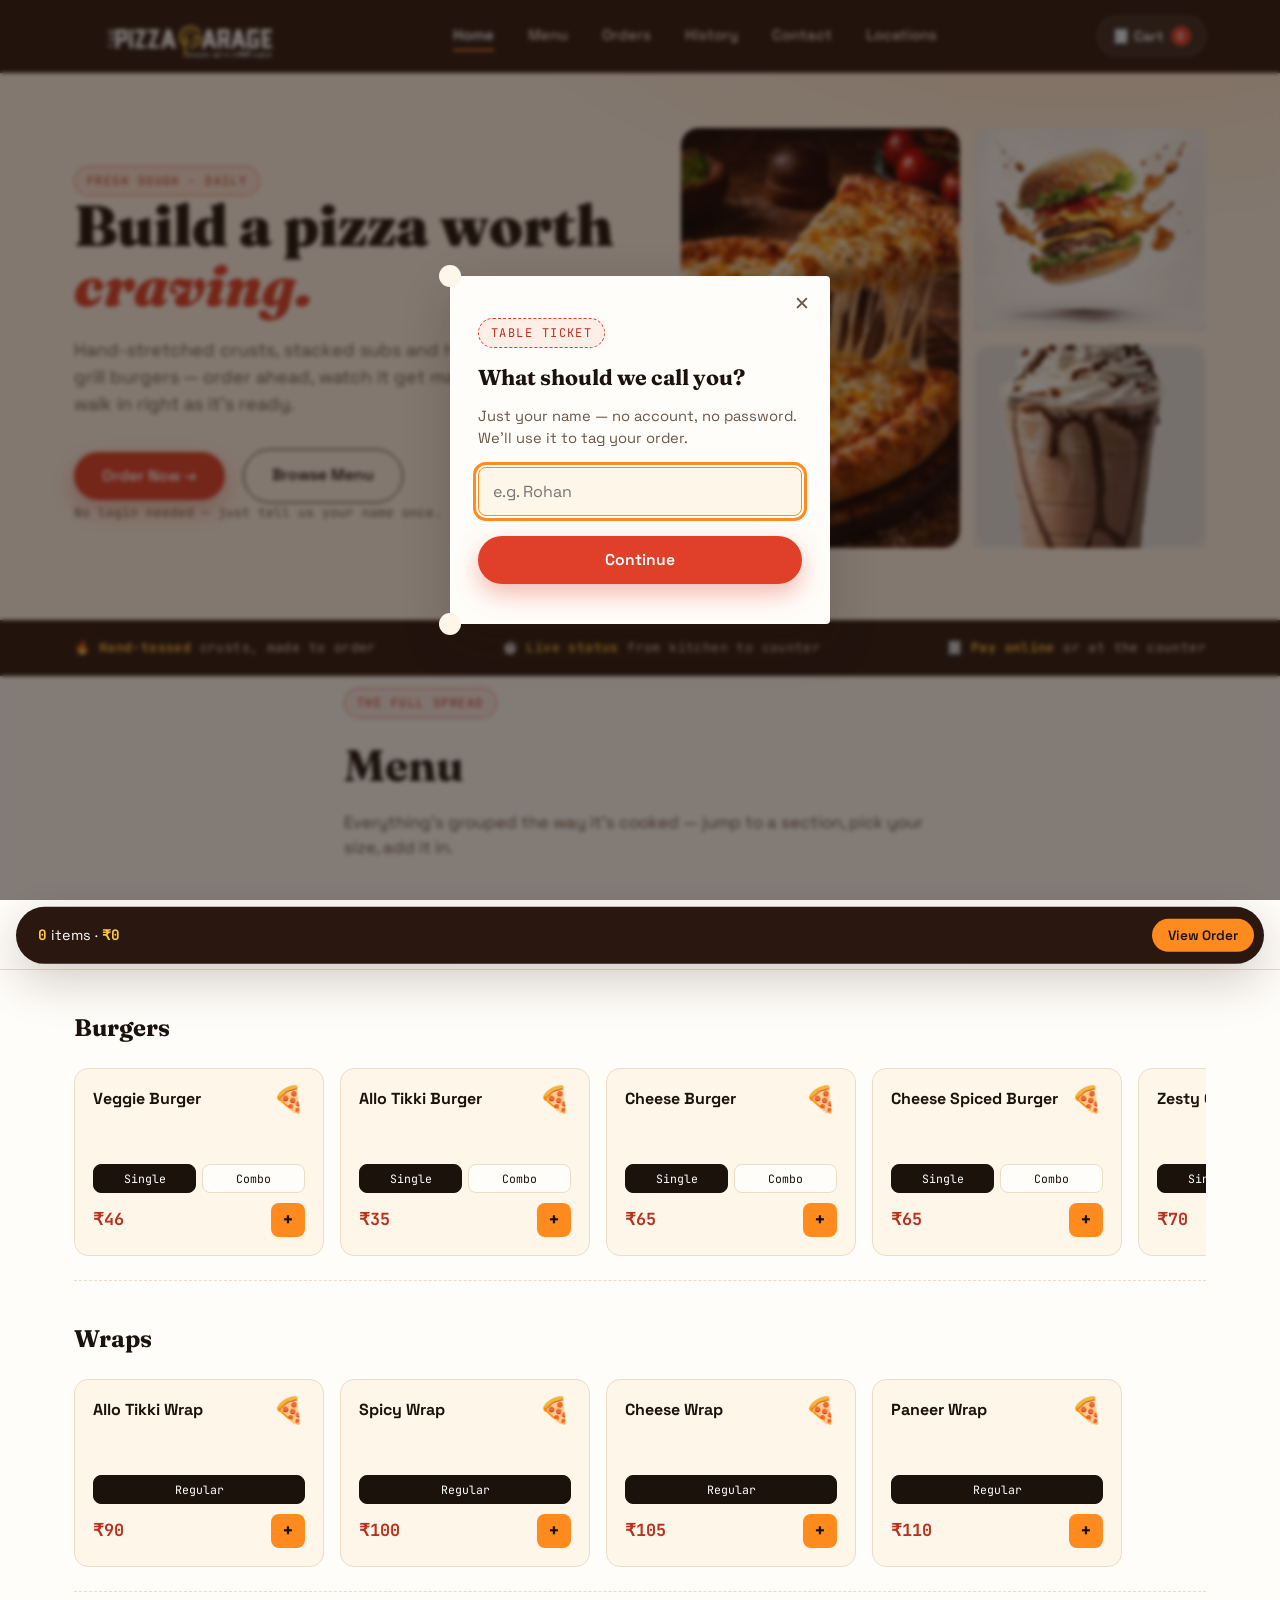
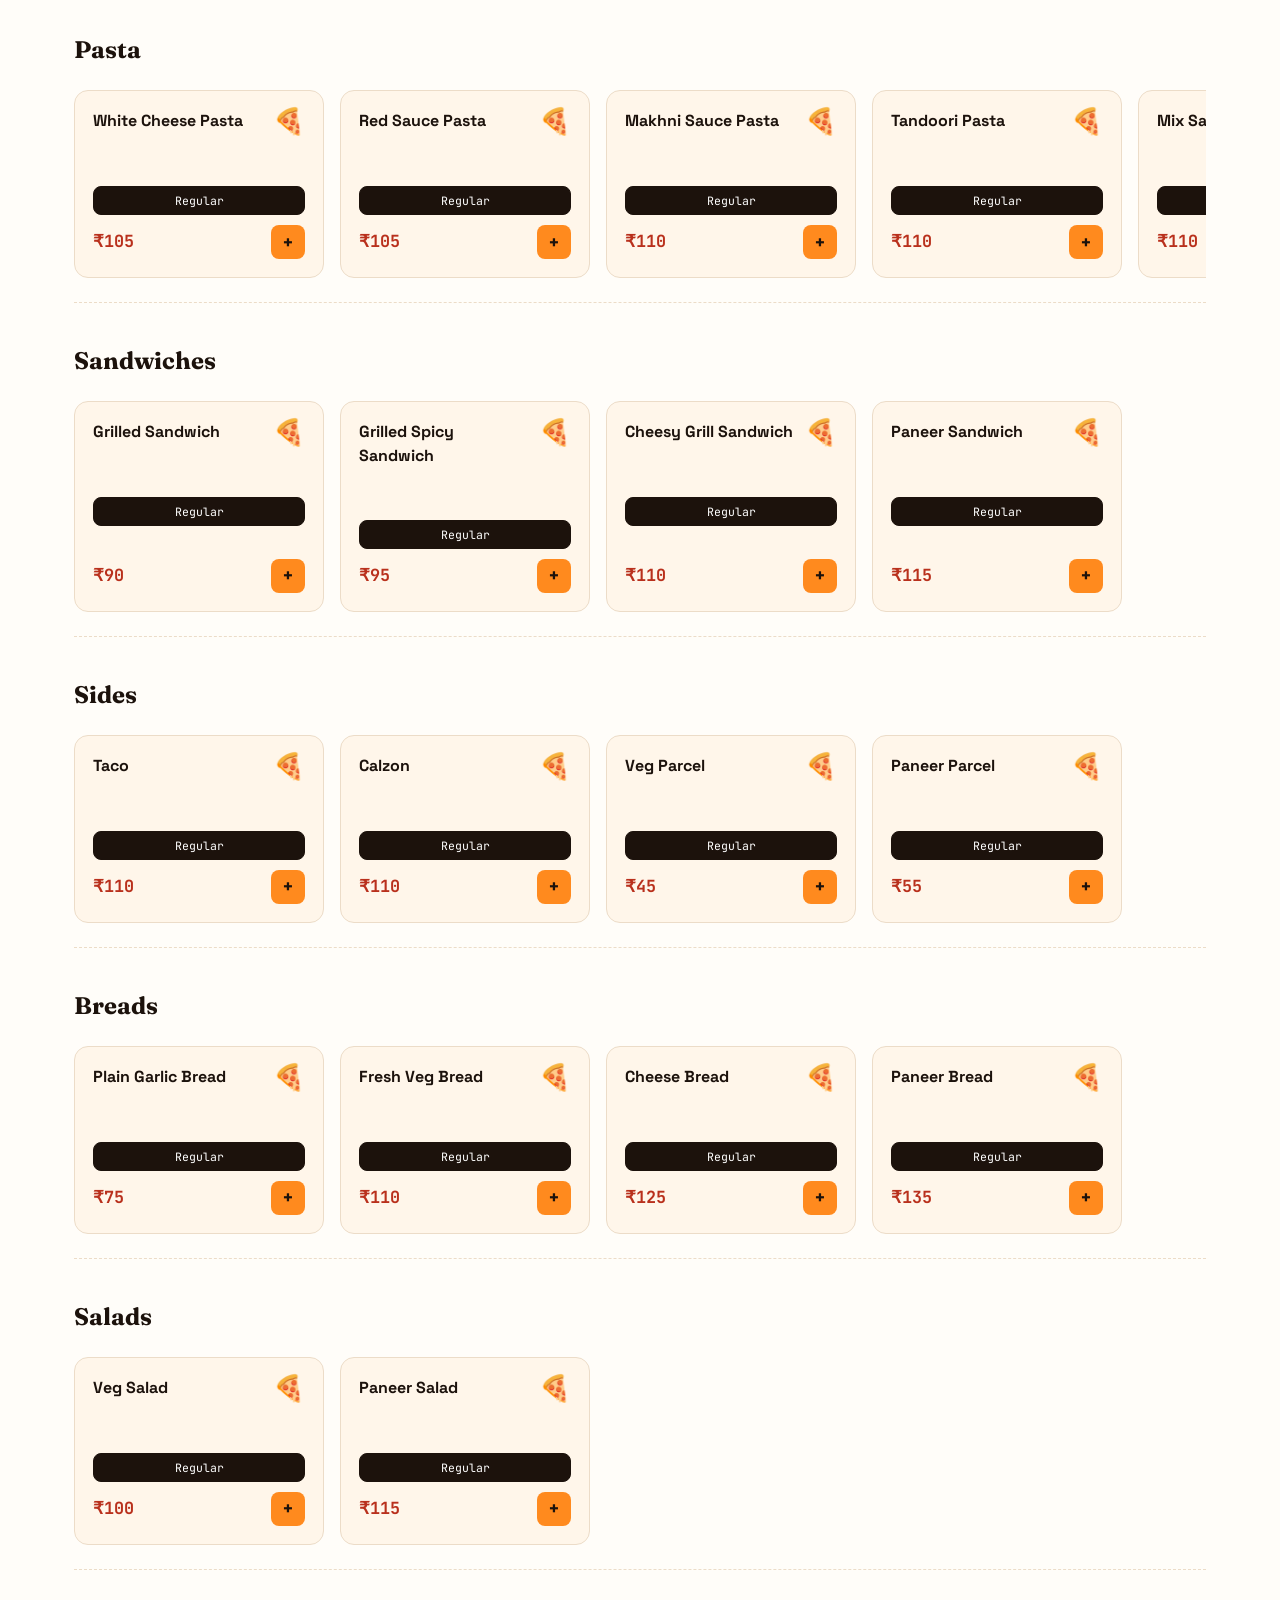
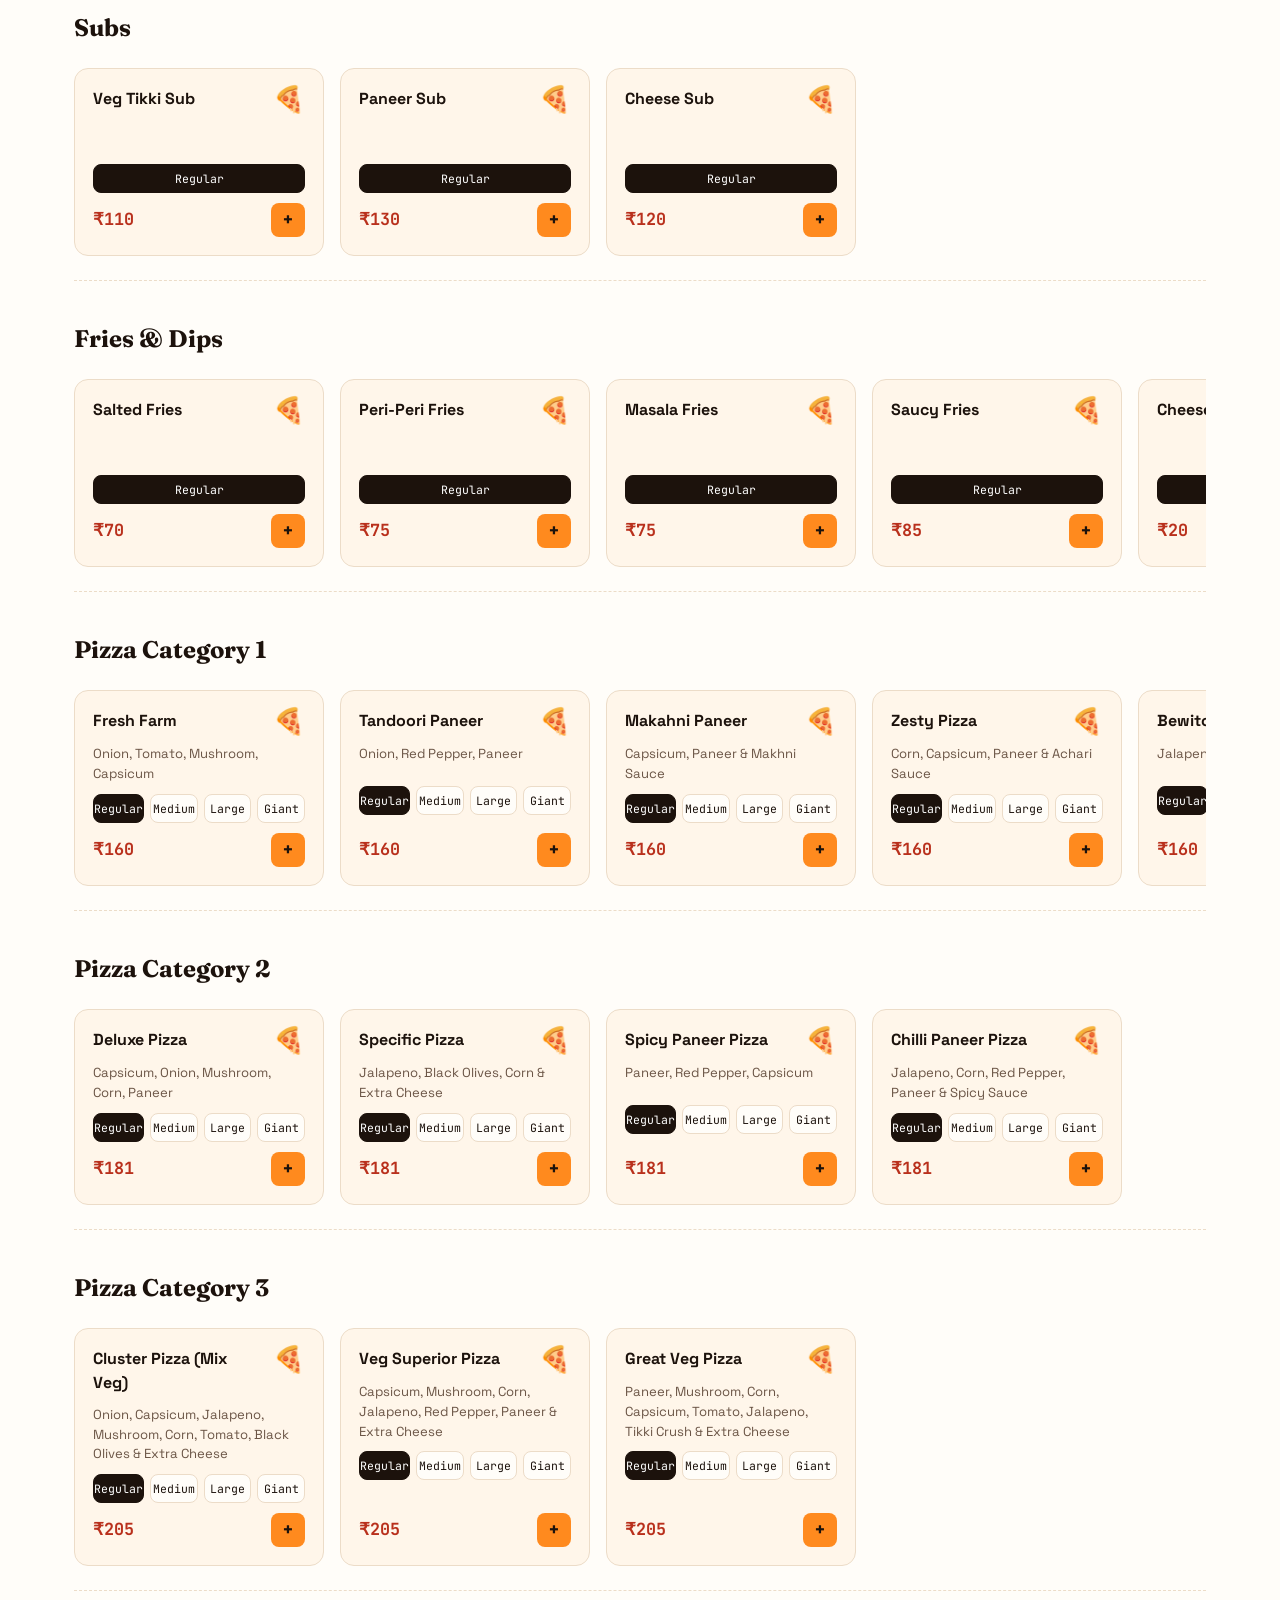
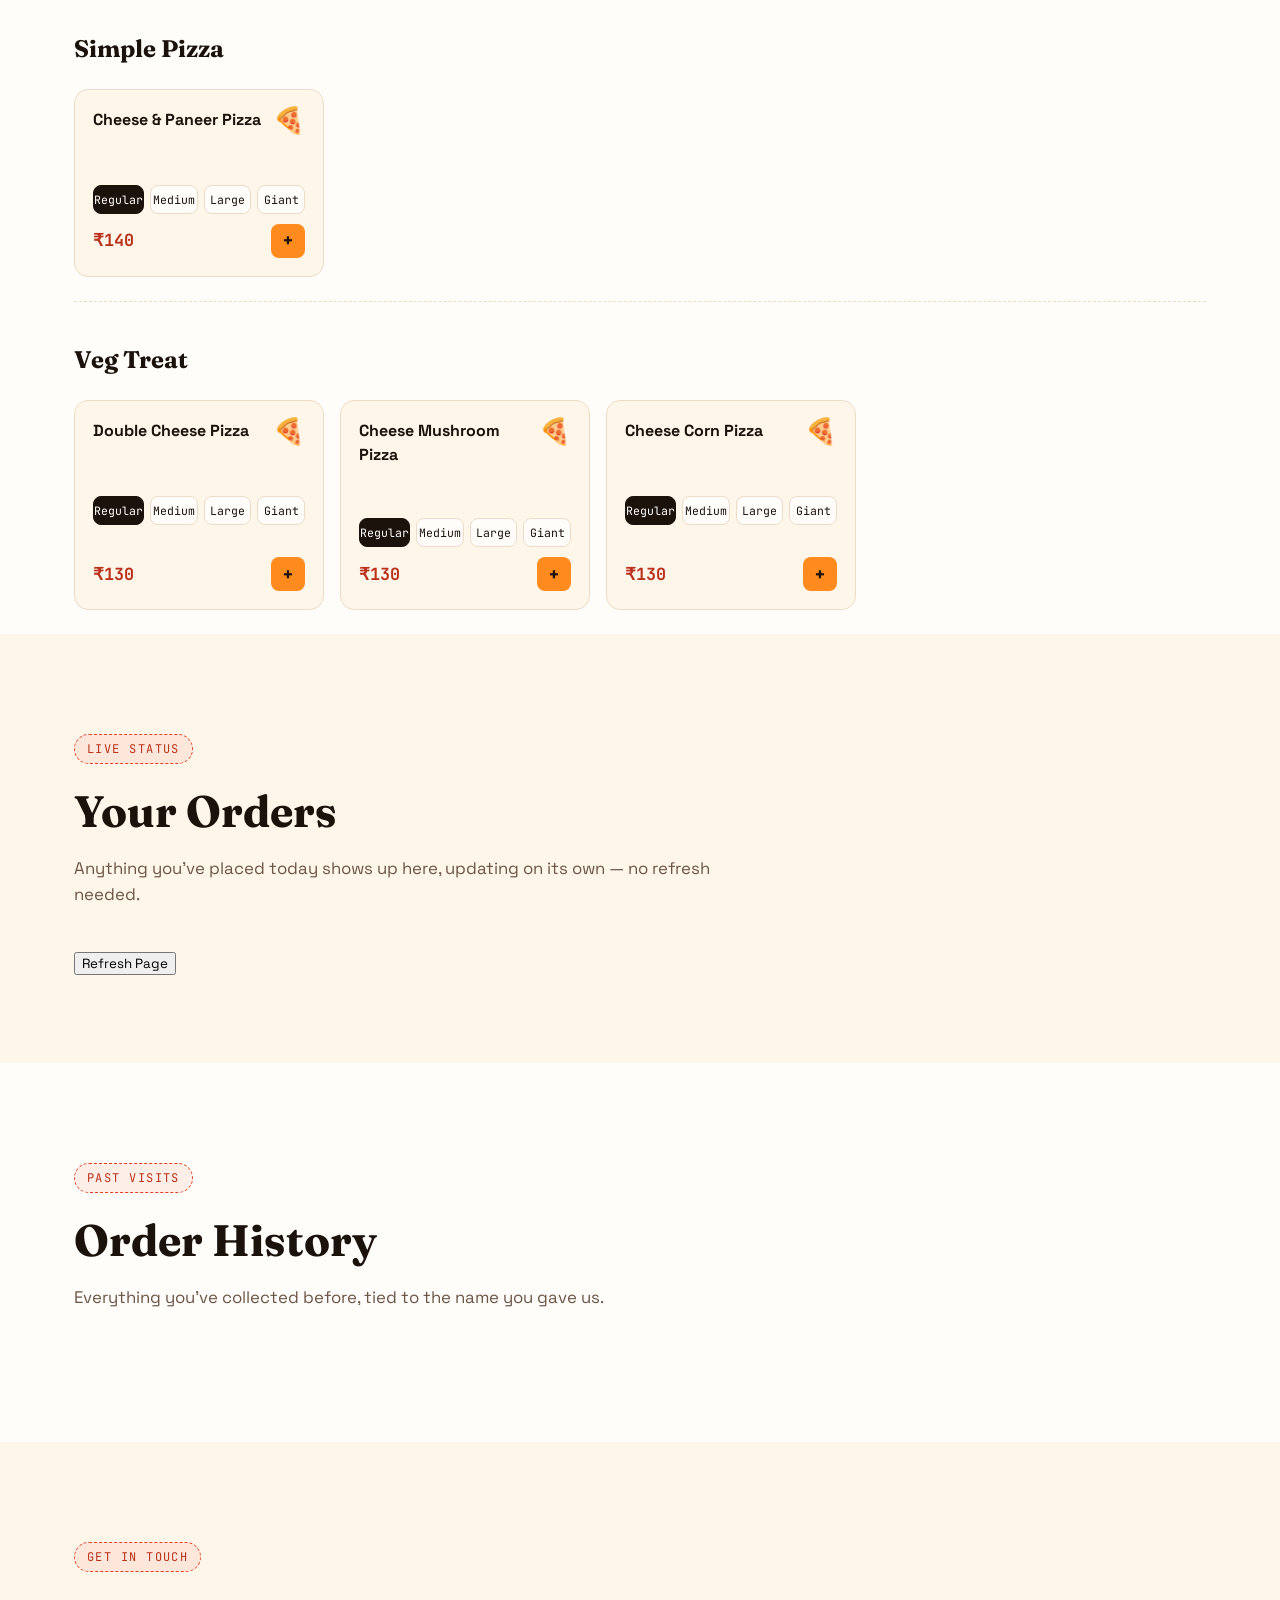
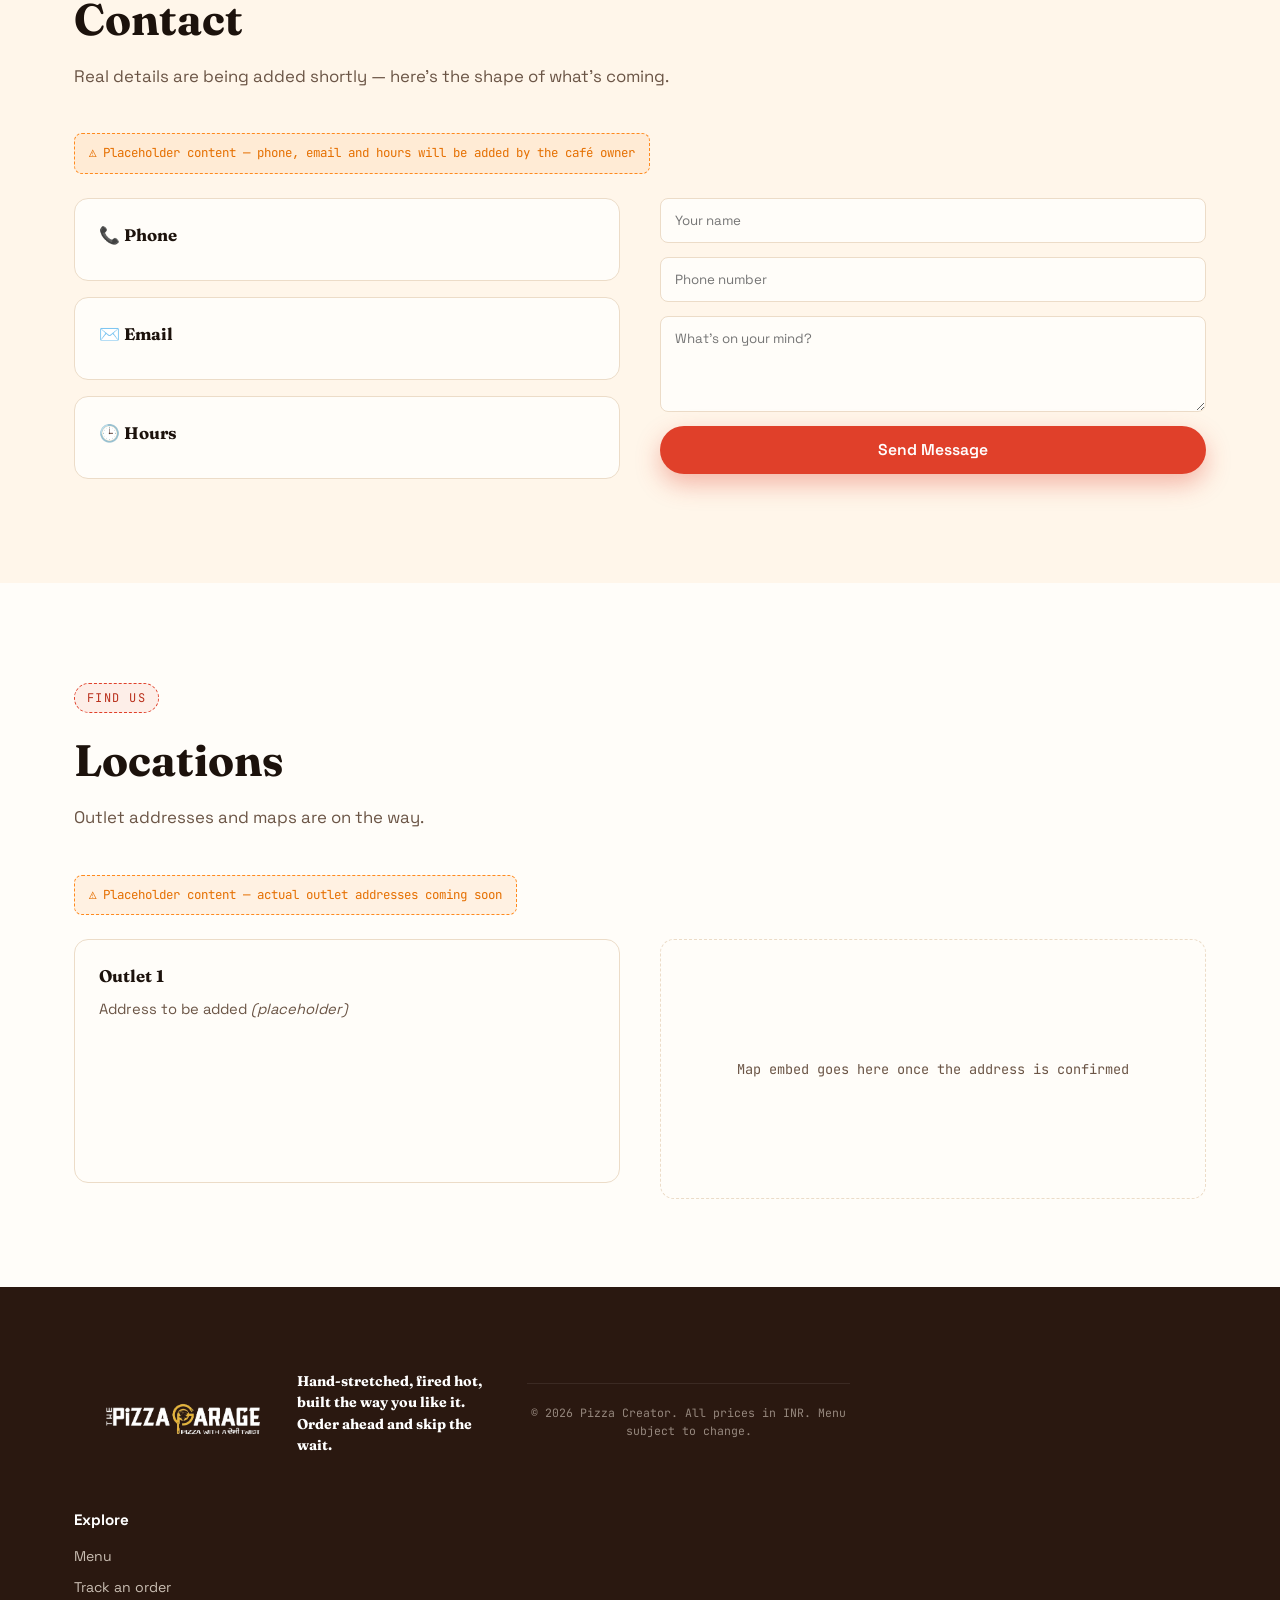
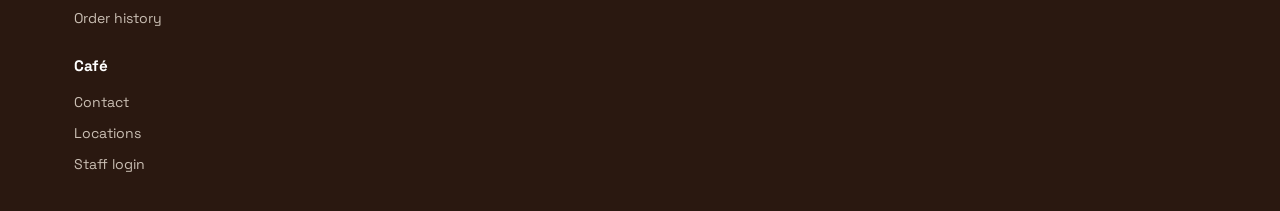
==== index.html @ 21b20ed8 "intial commit" ====
<!DOCTYPE html>
<html lang="en">
<head>
<meta charset="UTF-8">
<meta name="viewport" content="width=device-width, initial-scale=1.0">
<title>Pizza Garage </title>
<meta name="description" content="Pizza Garage — order pizzas, burgers, subs and more. Order online, track it live, collect fresh.">
<link rel="stylesheet" href="css/style.css">
</head>
<body>

<!-- ============================= NAVBAR ============================= -->
<header class="navbar">
  <div class="container">
    <a href="#home" class="brand">
      <span class="img"><img src="assets/logo.png" alt="logo"></span>
    </a>
    <nav class="nav-links" id="navLinks">
      <a href="#home" class="active">Home</a>
      <a href="#menu">Menu</a>
      <a href="#orders">Orders</a>
      <a href="#history">History</a>
      <a href="#contact">Contact</a>
      <a href="#locations">Locations</a>
    </nav>
    <button class="nav-cart desktop-only" id="navCartBtn" aria-label="Open cart">
      🧾 Cart <span class="count" id="navCartCount">0</span>
    </button>
    <button class="hamburger" id="hamburgerBtn" aria-label="Toggle menu" aria-expanded="false">
      <span></span><span></span><span></span>
    </button>
  </div>
</header>
<div class="mobile-panel" id="mobilePanel">
  <ul>
    <li><a href="#home">Home</a></li>
    <li><a href="#menu">Menu</a></li>
    <li><a href="#orders">Orders</a></li>
    <li><a href="#history">History</a></li>
    <li><a href="#contact">Contact</a></li>
    <li><a href="#locations">Locations</a></li>
    <li><a href="#" id="mobileCartBtn">🧾 Cart (<span id="mobileCartCount">0</span>)</a></li>
  </ul>
</div>

<!-- ============================= HOME ============================= -->
<section class="hero" id="home">
  <div class="container">
    <div class="hero-copy">
      <span class="eyebrow">Fresh dough · daily</span>
      <h1>Build a pizza worth <em>craving.</em></h1>
      <p>Hand-stretched crusts, stacked subs and hot-off-the-grill burgers — order ahead, watch it get made, and walk in right as it's ready.</p>
      <div class="hero-actions">
        <button class="btn btn-primary" id="orderNowBtn">Order Now →</button>
        <a href="#menu" class="btn btn-outline">Browse Menu</a>
      </div>
      <div class="hero-note">No login needed — just tell us your name once.</div>
    </div>
    
    <div class="hero-gallery">
      <div class="g-main">
        <img src="assets/pizza.jpg" alt="Loaded veg pizza with mozerella cheese">
      </div>
      <div class="g-top">
        <img src="assets/burger.jpg" alt="Burger loaded with veggies">
      </div>
      <div class="g-bottom">
        <img src="assets/shake.jpg" alt="thick shake">
      </div>
    </div>
  </div>

  </div>
</section>
<div class="value-strip">
  <div class="container">
    <span>🔥 <strong>Hand-tossed</strong> crusts, made to order</span>
    <span>⏱️ <strong>Live status</strong> from kitchen to counter</span>
    <span>🧾 <strong>Pay online</strong> or at the counter</span>
  </div>
</div>

<!-- ============================= MENU ============================= -->
<section class="menu-section" id="menu">
  <div class="container section-head">
    <span class="eyebrow">The full spread</span>
    <h2>Menu</h2>
    <p>Everything's grouped the way it's cooked — jump to a section, pick your size, add it in.</p>
  </div>
  <div class="menu-jump">
    <div class="container" id="menuJump"></div>
  </div>
  <div class="container" id="menuStrips"></div>
</section>

<!-- ============================= ORDERS (live tracker) ============================= -->
<section class="section orders-section" id="orders">
  <div class="container">
    <div class="section-head">
      <span class="eyebrow">Live status</span>
      <h2>Your Orders</h2>
      <p>Anything you've placed today shows up here, updating on its own — no refresh needed.</p>
    </div>
    <button onclick="location.reload()">Refresh Page</button>
    <div id="ordersList"></div>
  </div>
</section>

<!-- ============================= HISTORY ============================= -->
<section class="section" id="history" style="background:var(--paper)">
  <div class="container">
    <div class="section-head">
      <span class="eyebrow">Past visits</span>
      <h2>Order History</h2>
      <p>Everything you've collected before, tied to the name you gave us.</p>
    </div>
    <div id="historyList"></div>
  </div>
</section>

<!-- ============================= CONTACT ============================= -->
<section class="section" id="contact">
  <div class="container">
    <div class="section-head">
      <span class="eyebrow">Get in touch</span>
      <h2>Contact</h2>
      <p>Real details are being added shortly — here's the shape of what's coming.</p>
    </div>
    <span class="placeholder-banner">⚠ Placeholder content — phone, email and hours will be added by the café owner</span>
    <div class="grid-2">
      <div>
        <div class="info-card">
          <h4>📞 Phone</h4>
          <p>+91 00000 00000 <em>(placeholder)</em></p>
        </div>
        <div class="info-card">
          <h4>✉️ Email</h4>
          <p>hello@pizzacreator.example <em>(placeholder)</em></p>
        </div>
        <div class="info-card">
          <h4>🕒 Hours</h4>
          <p>Mon–Sun, 11:00 AM – 11:00 PM <em>(placeholder)</em></p>
        </div>
      </div>
      <form class="contact-form" onsubmit="event.preventDefault(); Toast.show('Message received — we\'ll get back to you soon!');">
        <input type="text" placeholder="Your name" required>
        <input type="tel" placeholder="Phone number" required>
        <textarea rows="4" placeholder="What's on your mind?"></textarea>
        <button type="submit" class="btn btn-primary">Send Message</button>
      </form>
    </div>
  </div>
</section>

<!-- ============================= LOCATIONS ============================= -->
<section class="section" id="locations" style="background:var(--paper)">
  <div class="container">
    <div class="section-head">
      <span class="eyebrow">Find us</span>
      <h2>Locations</h2>
      <p>Outlet addresses and maps are on the way.</p>
    </div>
    <span class="placeholder-banner">⚠ Placeholder content — actual outlet addresses coming soon</span>
    <div class="grid-2">
      <div class="info-card">
        <h4> Outlet 1</h4>
        <p>Address to be added <em>(placeholder)</em></p>
      </div>
      <div class="map-box">Map embed goes here once the address is confirmed</div>
    </div>
  </div>
</section>

<!-- ============================= FOOTER ============================= -->
<footer class="footer">
  <div class="container">
    <div>
      <div class="brand"><span class="slice"><img src="assets/logo.png" alt="logo", class="logo"></span>
      <p style="margin-top:14px;">Hand-stretched, fired hot, built the way you like it. Order ahead and skip the wait.</p>
    </div>
    <div>
      <h5>Explore</h5>
      <ul>
        <li><a href="#menu">Menu</a></li>
        <li><a href="#orders">Track an order</a></li>
        <li><a href="#history">Order history</a></li>
      </ul>
    </div>
    <div>
      <h5>Café</h5>
      <ul>
        <li><a href="#contact">Contact</a></li>
        <li><a href="#locations">Locations</a></li>
        <li><a href="admin.html">Staff login</a></li>
      </ul>
    </div>
  </div>
  <div class="footer-bottom">© <span id="year"></span> Pizza Creator. All prices in INR. Menu subject to change.</div>
</footer>

<!-- ============================= NAME-CAPTURE TICKET MODAL ============================= -->
<div class="modal-overlay" id="nameModalOverlay">
  <div class="ticket">
    <button class="modal-close" id="nameModalClose" aria-label="Close">✕</button>
    <span class="eyebrow">Table ticket</span>
    <h3>What should we call you?</h3>
    <p class="hint">Just your name — no account, no password. We'll use it to tag your order.</p>
    <input type="text" id="nameInput" placeholder="e.g. Rohan" maxlength="40">
    <div class="row">
      <button class="btn btn-primary" id="nameSaveBtn" style="flex:1;">Continue</button>
    </div>
    <div class="ticket-notch"></div>
    <div class="ticket-id" id="ticketIdPreview"></div>
  </div>
</div>

<!-- ============================= CART DRAWER ============================= -->
<div class="drawer-overlay" id="drawerOverlay"></div>
<aside class="drawer" id="cartDrawer">
  <div class="drawer-head">
    <h3>Your Order</h3>
    <button class="modal-close" id="drawerCloseBtn" style="position:static;">✕</button>
  </div>
  <div class="drawer-body" id="drawerBody"></div>
  <div class="drawer-foot">
    <div class="total-row"><span>Total</span><span id="drawerTotal">₹0</span></div>
    <div class="pay-methods">
      <button class="btn btn-outline selected" data-method="counter">Pay at Counter</button>
      <button class="btn btn-outline" data-method="online">Pay Online (mock)</button>
    </div>
    <button class="btn btn-primary" id="placeOrderBtn" style="width:100%;">Place Order</button>
  </div>
</aside>

<!-- floating sticky cart bar (mobile-friendly quick access) -->
<div class="cart-bar" id="cartBar">
  <div class="info"><b id="cartBarCount">0</b> items · <b id="cartBarTotal">₹0</b></div>
  <button class="btn btn-flame btn-sm" id="cartBarBtn">View Order</button>
</div>

<div class="toast" id="toast"></div>


<script src="js/config.js"></script>
<script src="js/api.js"></script>
<script src="js/cart.js"></script>
<script src="js/app.js"></script>
</body>
</html>
---- css/style.css ----
/* ==========================================================================
   PIZZA CREATOR — Design tokens
   Signature idea: everything reads like a kitchen order ticket — perforated
   edges, stamped status badges, monospace order codes — because this is,
   at its heart, an ordering system wearing a website.
   ========================================================================== */

@import url('https://fonts.googleapis.com/css2?family=Fraunces:ital,opsz,wght@0,9..144,500;0,9..144,700;0,9..144,900;1,9..144,600&family=Space+Grotesk:wght@400;500;600;700&family=JetBrains+Mono:wght@400;600;700&display=swap');

:root{
  /* --- palette (orange / red, per brief) --- */
  --char:        #1c120c;   /* near-black char, base ink */
  --crust:       #2a1810;   /* header / dark surface */
  --tomato:      #e0402a;   /* primary red */
  --tomato-dark: #b9301c;
  --flame:       #ff8a1e;   /* primary orange */
  --flame-dark:  #e56f00;
  --cheese:      #ffc93c;   /* warm yellow accent, sparing */
  --cream:       #fff6ea;   /* page background */
  --paper:       #fffdf9;   /* card background */
  --line:        #ecdcc8;   /* hairline borders */
  --ink-soft:    #6b5546;   /* secondary text */

  --ok:          #3d8b52;   /* ready / success */

  /* --- type --- */
  --display: 'Fraunces', serif;
  --body: 'Space Grotesk', sans-serif;
  --mono: 'JetBrains Mono', monospace;

  /* --- layout --- */
  --nav-h: 72px;
  --radius: 14px;
  --radius-sm: 8px;
  --shadow: 0 8px 24px rgba(43, 23, 12, 0.12);
  --shadow-lg: 0 16px 48px rgba(43, 23, 12, 0.22);
  --container: 1180px;
}

*, *::before, *::after{ box-sizing: border-box; }
html{ scroll-behavior: smooth; scroll-padding-top: var(--nav-h); }
body{
  margin:0;
  font-family: var(--body);
  background: var(--cream);
  color: var(--char);
  line-height: 1.5;
  -webkit-font-smoothing: antialiased;
}
img{ max-width:100%; display:block; }
a{ color: inherit; text-decoration:none; }
button{ font-family: inherit; cursor:pointer; }
ul{ margin:0; padding:0; list-style:none; }
h1,h2,h3,h4{ font-family: var(--display); margin:0; }
.container{ max-width: var(--container); margin:0 auto; padding: 0 24px; }

:focus-visible{ outline: 3px solid var(--flame); outline-offset: 2px; }

@media (prefers-reduced-motion: reduce){
  *{ animation-duration: 0.001ms !important; transition-duration: 0.001ms !important; }
}

/* eyebrow / section labels — small ticket-code style tags */
.eyebrow{
  margin-top: 12px;
  display:inline-flex; align-items:center; gap:8px;
  font-family: var(--mono); font-size: 12px; letter-spacing: 0.12em;
  text-transform: uppercase; color: var(--tomato-dark);
  background: rgba(224,64,42,0.08);
  border: 1px dashed var(--tomato);
  padding: 5px 12px; border-radius: 999px;
}

.section{ padding: 88px 0; }
.section-head{ max-width: 640px; margin-bottom: 44px; }
.section-head h2{ font-size: clamp(2rem, 4vw, 2.75rem); margin-top:14px; font-weight:700; }
.section-head p{ color: var(--ink-soft); margin-top:12px; font-size: 1.05rem; }

.btn{
  display:inline-flex; align-items:center; justify-content:center; gap:8px;
  font-family: var(--body); font-weight:600; font-size:0.98rem;
  padding: 14px 28px; border-radius: 999px; border: none;
  transition: transform .15s ease, box-shadow .15s ease, background .15s ease;
}
.btn:active{ transform: translateY(1px) scale(0.98); }
.btn-primary{ background: var(--tomato); color:#fff; box-shadow: 0 10px 24px rgba(224,64,42,0.35); }
.btn-primary:hover{ background: var(--tomato-dark); }
.btn-ghost{ background: transparent; color: var(--paper); border: 1.5px solid rgba(255,255,255,0.5); }
.btn-ghost:hover{ background: rgba(255,255,255,0.12); }
.btn-outline{ background: transparent; color: var(--char); border: 1.5px solid var(--char); }
.btn-outline:hover{ background: var(--char); color: var(--paper); }
.btn-flame{ background: var(--flame); color: var(--char); }
.btn-flame:hover{ background: var(--flame-dark); color:#fff; }
.btn-sm{ padding: 8px 16px; font-size:0.85rem; }
.btn:disabled{ opacity:0.5; cursor:not-allowed; }

/* ==========================================================================
   NAVBAR
   ========================================================================== */
.navbar{
  position: fixed; top:0; left:0; right:0; z-index: 500;
  height: var(--nav-h);
  background: var(--crust);
  border-bottom: 1px solid rgba(255,255,255,0.06);
}
.navbar .container{ height:100%; display:flex; align-items:center; justify-content:space-between; }

.brand{ display:flex; align-items:center; gap:10px; font-family: var(--display); font-weight:700; font-size:1.4rem; color:#fff; }
.brand .b3{ color: var(--tomato); }

.navbar .container .brand img,
.navbar .container img {
    height: 150px;               
    width: auto;           
    object-fit: contain;   
    display: block;        
}

.nav-links{ display:flex; align-items:center; gap:6px; }
.nav-links a{
  position:relative; color: rgba(255,246,234,0.8); font-weight:600; font-size:0.94rem;
  padding: 10px 14px; border-radius: 8px; transition: color .15s ease;
}
.nav-links a::after{
  content:""; position:absolute; left:14px; right:14px; bottom:6px; height:2px;
  background: var(--flame); transform: scaleX(0); transform-origin:left;
  transition: transform .2s ease;
}
.nav-links a:hover, .nav-links a.active{ color:#fff; }
.nav-links a:hover::after, .nav-links a.active::after{ transform: scaleX(1); }

.nav-cart{
  display:flex; align-items:center; gap:8px; margin-left:8px;
  background: rgba(255,255,255,0.08); color:#fff; border:1px solid rgba(255,255,255,0.15);
  padding: 9px 14px; border-radius: 999px; font-weight:600; font-size:0.88rem;
}
.nav-cart .count{
  background: var(--tomato); color:#fff; border-radius:50%;
  width:20px; height:20px; display:inline-flex; align-items:center; justify-content:center;
  font-family: var(--mono); font-size:11px;
}

.hamburger{
  display:none; flex-direction:column; gap:5px; background:none; border:none; padding:8px;
}
.hamburger span{ width:24px; height:2px; background:#fff; border-radius:2px; transition: all .25s ease; }
.hamburger.open span:nth-child(1){ transform: translateY(7px) rotate(45deg); }
.hamburger.open span:nth-child(2){ opacity:0; }
.hamburger.open span:nth-child(3){ transform: translateY(-7px) rotate(-45deg); }

.mobile-panel{
  position: fixed; top: var(--nav-h); left:0; right:0; z-index:499;
  background: var(--crust); border-bottom: 1px solid rgba(255,255,255,0.08);
  max-height:0; overflow:hidden; transition: max-height .3s ease;
}
.mobile-panel.open{ max-height: 480px; }
.mobile-panel ul{ padding: 8px 24px 20px; display:flex; flex-direction:column; }
.mobile-panel a{ color: rgba(255,246,234,0.85); padding: 14px 4px; font-weight:600; border-bottom:1px solid rgba(255,255,255,0.06); }
.mobile-panel a:last-child{ border-bottom:none; }

@media (max-width: 880px){
  .nav-links, .nav-cart.desktop-only{ display:none; }
  .hamburger{ display:flex; }
}

/* ==========================================================================
   HERO / HOME
   ========================================================================== */
.hero{
  padding: calc(var(--nav-h) + 56px) 0 72px;
  background:
    radial-gradient(1100px 500px at 85% -10%, rgba(255,138,30,0.20), transparent 60%),
    var(--cream);
  overflow:hidden;
}
.hero .container{ display:grid; grid-template-columns: 1.05fr 1fr; gap: 56px; align-items:center; }
.hero-copy h1{ font-size: clamp(2.4rem, 5vw, 3.6rem); line-height:1.05; font-weight:900; }
.hero-copy h1 em{ font-style:italic; color: var(--tomato); }
.hero-copy p{ margin-top:20px; font-size:1.12rem; color: var(--ink-soft); max-width: 480px; }
.hero-actions{ margin-top:32px; display:flex; align-items:center; gap:18px; flex-wrap:wrap; }
.hero-note{ font-family: var(--mono); font-size:0.8rem; color: var(--ink-soft); }

.hero-gallery{
  display:grid; grid-template-columns: 1.2fr 1fr; grid-template-rows: 1fr 1fr; gap:14px; height: 420px; overflow: hidden;
}
.hero-gallery img{ width:100%; height:100%; object-fit:cover; border-radius: 18px; box-shadow: var(--shadow); }
.g-main{ grid-row: 1 / 3; min-height: 0; overflow: hidden; transition: transform .35s ease; }
.g-top, .g-bottom{ min-height: 0; overflow: hidden; transition: transform .35s ease; }
.hero-gallery img:hover{ transform: translateY(-4px) rotate(-0.6deg); }

@media (max-width: 980px){
  .hero .container{ grid-template-columns: 1fr; }
  .hero-gallery{ height: 340px; order:-1; }
}
@media (max-width: 560px){
  .hero-gallery{ grid-template-columns: 1fr 1fr; height: 260px; }
}

/* value strip under hero */
.value-strip{ background: var(--crust); padding: 18px 0; }
.value-strip .container{ display:flex; justify-content: space-between; flex-wrap:wrap; gap:14px; }
.value-strip span{ color: rgba(255,246,234,0.85); font-family: var(--mono); font-size:0.82rem; letter-spacing:0.03em; }
.value-strip strong{ color: var(--cheese); }

/* ==========================================================================
   TICKET MODAL (name capture)
   ========================================================================== */
.modal-overlay{
  position: fixed; inset:0; background: rgba(28,18,12,0.55); backdrop-filter: blur(2px);
  display:flex; align-items:center; justify-content:center; z-index:900; padding:20px;
  opacity:0; pointer-events:none; transition: opacity .2s ease;
}
.modal-overlay.open{ opacity:1; pointer-events:auto; }

.ticket{
  background: var(--paper); width: 100%; max-width: 380px; border-radius: 4px;
  position:relative; box-shadow: var(--shadow-lg);
  padding: 30px 28px 26px;
}
.ticket::before, .ticket::after{
  content:""; position:absolute; width:22px; height:22px; background: var(--cream);
  border-radius:50%; left:-11px;
}
.ticket::before{ top: -11px; } .ticket::after{ bottom:-11px; }
.ticket h3{ font-size:1.35rem; }
.ticket .eyebrow{ margin-bottom:14px; }
.ticket p.hint{ color:var(--ink-soft); font-size:0.92rem; margin: 10px 0 18px; }
.ticket input[type="text"]{
  width:100%; padding: 13px 14px; border-radius: 8px; border:1.5px solid var(--line);
  font-family: var(--body); font-size:1rem; background: var(--cream);
}
.ticket input[type="text"]:focus{ border-color: var(--flame); }
.ticket .row{ margin-top:20px; display:flex; gap:10px; }
.ticket-notch{ border-top: 2px dashed var(--line); margin-top: 22px; }
.ticket-notch:empty{ display:none; }
.ticket-id{ padding-top:14px; font-family: var(--mono); font-size:0.75rem; color: var(--ink-soft); text-align:center; }
.modal-close{ position:absolute; top:14px; right:14px; background:none; border:none; font-size:1.2rem; color: var(--ink-soft); }

/* ==========================================================================
   MENU SECTION
   ========================================================================== */
.menu-section{ background: var(--paper); }
.menu-jump{
  position: sticky; top: var(--nav-h); z-index: 60; background: var(--paper);
  border-bottom: 1px solid var(--line); padding: 14px 0;
}
.menu-jump .container{ display:flex; gap:10px; overflow-x:auto; scrollbar-width:none; }
.menu-jump .container::-webkit-scrollbar{ display:none; }
.chip{
  flex: 0 0 auto; font-family: var(--mono); font-size:0.78rem; letter-spacing:0.02em;
  padding: 8px 16px; border-radius:999px; border:1.5px solid var(--line); background: var(--cream);
  white-space:nowrap; transition: all .15s ease; color: var(--char);
}
.chip:hover{ border-color: var(--flame); }
.chip.active{ background: var(--tomato); border-color: var(--tomato); color:#fff; }

.strip{ padding: 40px 0 8px; border-bottom: 1px dashed var(--line); }
.strip:last-child{ border-bottom:none; }
.strip-head{ display:flex; align-items:baseline; justify-content:space-between; gap:16px; margin-bottom:18px; }
.strip-head h3{ font-size:1.5rem; }
.strip-head .strip-note{ font-family: var(--mono); font-size:0.75rem; color: var(--ink-soft); white-space:nowrap; }

.strip-row{
  display:flex; gap:16px; overflow-x:auto; padding: 4px 4px 16px 0; scroll-snap-type: x proximity;
}
.strip-row::-webkit-scrollbar{ height:6px; }
.strip-row::-webkit-scrollbar-thumb{ background: var(--line); border-radius:4px; }

.item-card{
  scroll-snap-align:start; flex: 0 0 250px; background: var(--cream); border:1px solid var(--line);
  border-radius: var(--radius); padding: 18px; display:flex; flex-direction:column; gap:10px;
}
.item-card .item-top{ display:flex; align-items:flex-start; justify-content:space-between; gap:8px; }
.item-card h4{ font-family: var(--body); font-weight:700; font-size:1rem; }
.item-card .item-icon{ font-size:1.6rem; line-height:1; }
.item-card .desc{ font-size:0.82rem; color: var(--ink-soft); min-height: 2.4em; }
.size-toggle{ display:flex; gap:6px; }
.size-toggle button{
  flex:1; background:var(--paper); border:1.5px solid var(--line); border-radius:8px;
  padding:6px 0; font-family: var(--mono); font-size:0.72rem; color: var(--char);
}
.size-toggle button.active{ background: var(--char); color:#fff; border-color: var(--char); }
.item-card .price-row{ display:flex; align-items:center; justify-content:space-between; margin-top:auto; }
.price{ font-family: var(--mono); font-weight:700; font-size:1.05rem; color: var(--tomato-dark); }
.add-btn{
  background: var(--flame); color: var(--char); border:none; border-radius:8px;
  width:34px; height:34px; font-size:1.2rem; font-weight:700;
}
.add-btn:hover{ background: var(--flame-dark); color:#fff; }
.qty-control{ display:flex; align-items:center; gap:10px; background: var(--char); border-radius:8px; padding:2px; }
.qty-control button{ background:none; border:none; color:#fff; width:28px; height:28px; font-size:1rem; }
.qty-control span{ color:#fff; font-family: var(--mono); min-width:16px; text-align:center; }

.item-card.unavailable{ opacity:0.6; }
.unavailable-badge{
  align-self:flex-start; padding:3px 9px; border-radius:999px; background: var(--line);
  color: var(--ink-soft); font-family: var(--mono); font-size:0.7rem;
}
.item-card.unavailable .size-toggle button{ cursor:not-allowed; }
.unavailable-label{ font-family: var(--mono); font-size:0.78rem; color: var(--ink-soft); }

/* ==========================================================================
   CART DRAWER + STICKY BAR
   ========================================================================== */
.cart-bar{
  position: fixed; left:16px; right:16px; bottom:16px; z-index: 400;
  background: var(--crust); color:#fff; border-radius: 999px;
  padding: 12px 10px 12px 22px; display:flex; align-items:center; justify-content:space-between; gap:12px;
  box-shadow: var(--shadow-lg); transform: translateY(140%); transition: transform .3s ease;
}
.cart-bar.show{ transform: translateY(0); }
.cart-bar .info{ font-size:0.9rem; }
.cart-bar .info b{ font-family: var(--mono); color: var(--cheese); }
.cart-bar .container{ display:none; } /* not used, bar is not container-bound */

.drawer-overlay{
  position: fixed; inset:0; background: rgba(28,18,12,0.5); z-index:901;
  opacity:0; pointer-events:none; transition: opacity .2s ease;
}
.drawer-overlay.open{ opacity:1; pointer-events:auto; }
.drawer{
  position: fixed; top:0; right:0; bottom:0; width: 100%; max-width: 420px; background: var(--paper);
  z-index: 902; transform: translateX(100%); transition: transform .3s ease;
  display:flex; flex-direction:column;
}
.drawer.open{ transform: translateX(0); }
.drawer-head{ padding: 22px 24px; border-bottom:1px solid var(--line); display:flex; align-items:center; justify-content:space-between; }
.drawer-head h3{ font-size:1.3rem; }
.drawer-body{ flex:1; overflow-y:auto; padding: 8px 24px; }
.cart-line{ display:flex; gap:12px; padding: 16px 0; border-bottom:1px dashed var(--line); align-items:center; }
.cart-line .cl-info{ flex:1; }
.cart-line .cl-info h5{ font-family: var(--body); font-weight:700; font-size:0.94rem; }
.cart-line .cl-info span{ font-family: var(--mono); font-size:0.74rem; color: var(--ink-soft); }
.cart-line .cl-price{ font-family: var(--mono); font-weight:700; color: var(--tomato-dark); }
.cart-empty{ text-align:center; padding: 60px 20px; color: var(--ink-soft); }
.drawer-foot{ padding: 20px 24px 26px; border-top:1px solid var(--line); }
.total-row{ display:flex; justify-content:space-between; font-family: var(--mono); margin-bottom:16px; font-size:1.05rem; }
.pay-methods{ display:flex; gap:10px; margin-bottom:14px; }
.pay-methods button{ flex:1; }
.pay-methods button.selected{ outline: 2px solid var(--flame); }

/* ==========================================================================
   ORDERS (status tracker) & HISTORY
   ========================================================================== */
.orders-section{ background: var(--cream); }
.tracker-card{
  background: var(--paper); border:1px solid var(--line); border-radius: var(--radius);
  padding: 26px; margin-bottom:22px; box-shadow: var(--shadow);
}
.tracker-top{ display:flex; justify-content:space-between; align-items:flex-start; flex-wrap:wrap; gap:10px; margin-bottom: 22px; }
.tracker-top .oid{ font-family: var(--mono); font-size:0.78rem; color: var(--ink-soft); }
.tracker-top h4{ font-size:1.15rem; margin-top:4px; }
.pay-badge{ font-family: var(--mono); font-size:0.7rem; padding:5px 10px; border-radius:999px; text-transform:uppercase; letter-spacing:0.05em; }
.pay-badge.paid{ background: rgba(61,139,82,0.12); color: var(--ok); }
.pay-badge.pending{ background: rgba(255,138,30,0.14); color: var(--flame-dark); }

.stepper{ display:flex; align-items:center; }
.step{ flex:1; text-align:center; position:relative; }
.step .dot{
  width:34px; height:34px; border-radius:50%; background: var(--cream); border:2px solid var(--line);
  display:flex; align-items:center; justify-content:center; margin:0 auto 8px; font-size:1rem;
  transition: all .3s ease; position:relative; z-index:2;
}
.step .label{ font-family: var(--mono); font-size:0.72rem; color: var(--ink-soft); text-transform:uppercase; letter-spacing:0.04em; }
.step .bar{ position:absolute; top:17px; left:-50%; width:100%; height:3px; background: var(--line); z-index:1; }
.step:first-child .bar{ display:none; }
.step.done .dot{ background: var(--flame); border-color: var(--flame); color:#fff; }
.step.done .bar{ background: var(--flame); }
.step.current .dot{ background: var(--tomato); border-color: var(--tomato); color:#fff; animation: pulse 1.6s ease-in-out infinite; }
.step.current .label, .step.done .label{ color: var(--char); font-weight:700; }
@keyframes pulse{ 0%,100%{ box-shadow: 0 0 0 0 rgba(224,64,42,0.35);} 50%{ box-shadow: 0 0 0 8px rgba(224,64,42,0);} }

.fill-track{ height:8px; background: var(--line); border-radius:999px; margin-top:22px; overflow:hidden; }
.fill-bar{ height:100%; background: linear-gradient(90deg, var(--tomato), var(--flame)); border-radius:999px; width:0%; transition: width 1s linear; }

.tracker-items{ margin-top:20px; font-family: var(--mono); font-size:0.82rem; color: var(--ink-soft); }
.empty-state{
  text-align:center; padding: 70px 24px; color: var(--ink-soft); background: var(--paper);
  border: 1.5px dashed var(--line); border-radius: var(--radius);
}
.empty-state .big-icon{ font-size:2.4rem; margin-bottom:12px; }

.history-list{ display:flex; flex-direction:column; gap:14px; }
.history-row{
  display:flex; justify-content:space-between; align-items:center; gap:16px; flex-wrap:wrap;
  background: var(--paper); border:1px solid var(--line); border-radius: var(--radius-sm); padding: 16px 20px;
}
.history-row .h-left span{ display:block; }
.history-row .h-date{ font-family: var(--mono); font-size:0.72rem; color: var(--ink-soft); }
.history-row .h-items{ font-size:0.9rem; margin-top:4px; }
.history-row .h-total{ font-family: var(--mono); font-weight:700; color: var(--tomato-dark); }
.status-pill{ font-family: var(--mono); font-size:0.68rem; padding:4px 10px; border-radius:999px; text-transform:uppercase; background: rgba(61,139,82,0.12); color: var(--ok); }

/* ==========================================================================
   CONTACT / LOCATIONS (placeholder content)
   ========================================================================== */
.placeholder-banner{
  font-family: var(--mono); font-size:0.78rem; color: var(--flame-dark);
  background: rgba(255,138,30,0.1); border:1px dashed var(--flame); border-radius:8px;
  padding:10px 14px; margin-bottom:24px; display:inline-block;
}
.grid-2{ display:grid; grid-template-columns: 1fr 1fr; gap: 40px; }
.info-card{ background: var(--paper); border:1px solid var(--line); border-radius: var(--radius); padding:24px; margin-bottom:16px; }
.info-card h4{ font-size:1.05rem; margin-bottom:8px; }
.info-card p{ color: var(--ink-soft); font-size:0.92rem; margin:0; }
.contact-form{ display:flex; flex-direction:column; gap:14px; }
.contact-form input, .contact-form textarea{
  padding:13px 14px; border-radius:8px; border:1.5px solid var(--line); font-family:var(--body); background:var(--paper);
}
.map-box{
  height:260px; border-radius: var(--radius); border:1.5px dashed var(--line); background: var(--paper);
  display:flex; align-items:center; justify-content:center; color: var(--ink-soft); font-family:var(--mono); font-size:0.85rem;
  text-align:center; padding:20px;
}
@media (max-width: 860px){ .grid-2{ grid-template-columns:1fr; } }

/* ==========================================================================
   FOOTER
   ========================================================================== */
.footer{ background: var(--crust); color: rgba(255,246,234,0.75); padding: 56px 0 26px; }
.footer .container{ display:grid; grid-template-columns: 1.3fr 1fr 1fr; gap: 32px; }
.footer h5{ color:#fff; font-family: var(--body); font-size:0.95rem; margin-bottom:14px; }
.footer p{ font-size:0.88rem; max-width:320px; }
.footer ul li{ margin-bottom:10px; font-size:0.88rem; }
.footer ul li a:hover{ color: var(--flame); }
.footer-bottom{ margin-top:40px; padding-top:20px; border-top:1px solid rgba(255,255,255,0.08); font-family: var(--mono); font-size:0.72rem; text-align:center; color: rgba(255,246,234,0.5); }
@media (max-width:700px){ .footer .container{ grid-template-columns:1fr; } }

/* ==========================================================================
   TOAST
   ========================================================================== */
.toast{
  position: fixed; bottom: 90px; left:50%; transform: translateX(-50%) translateY(20px);
  background: var(--char); color:#fff; padding: 13px 22px; border-radius:999px; font-size:0.9rem;
  z-index: 950; opacity:0; pointer-events:none; transition: all .25s ease; box-shadow: var(--shadow-lg);
}
.toast.show{ opacity:1; transform: translateX(-50%) translateY(0); }

/* responsive helpers */
@media (max-width: 640px){
  .section{ padding: 60px 0; }
  .stepper .label{ font-size:0.6rem; }
  .item-card{ flex-basis: 210px; }
}
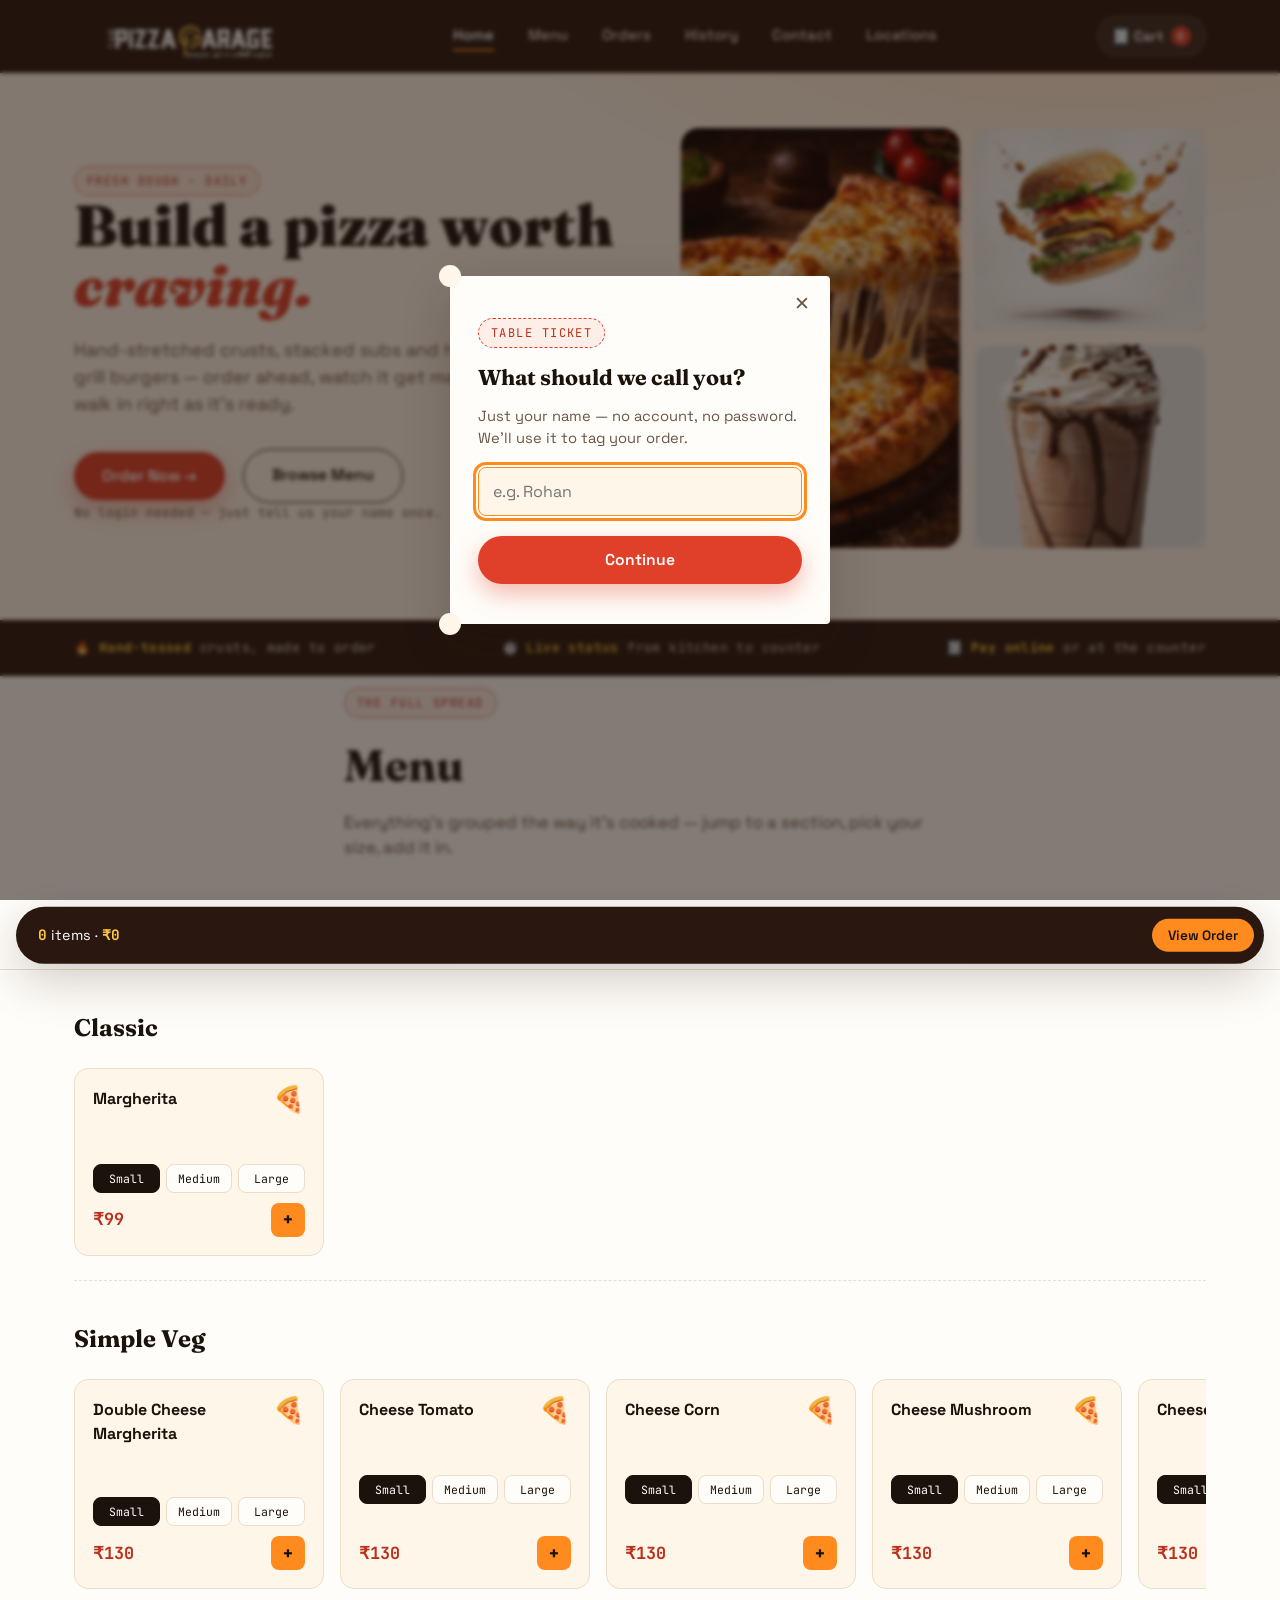
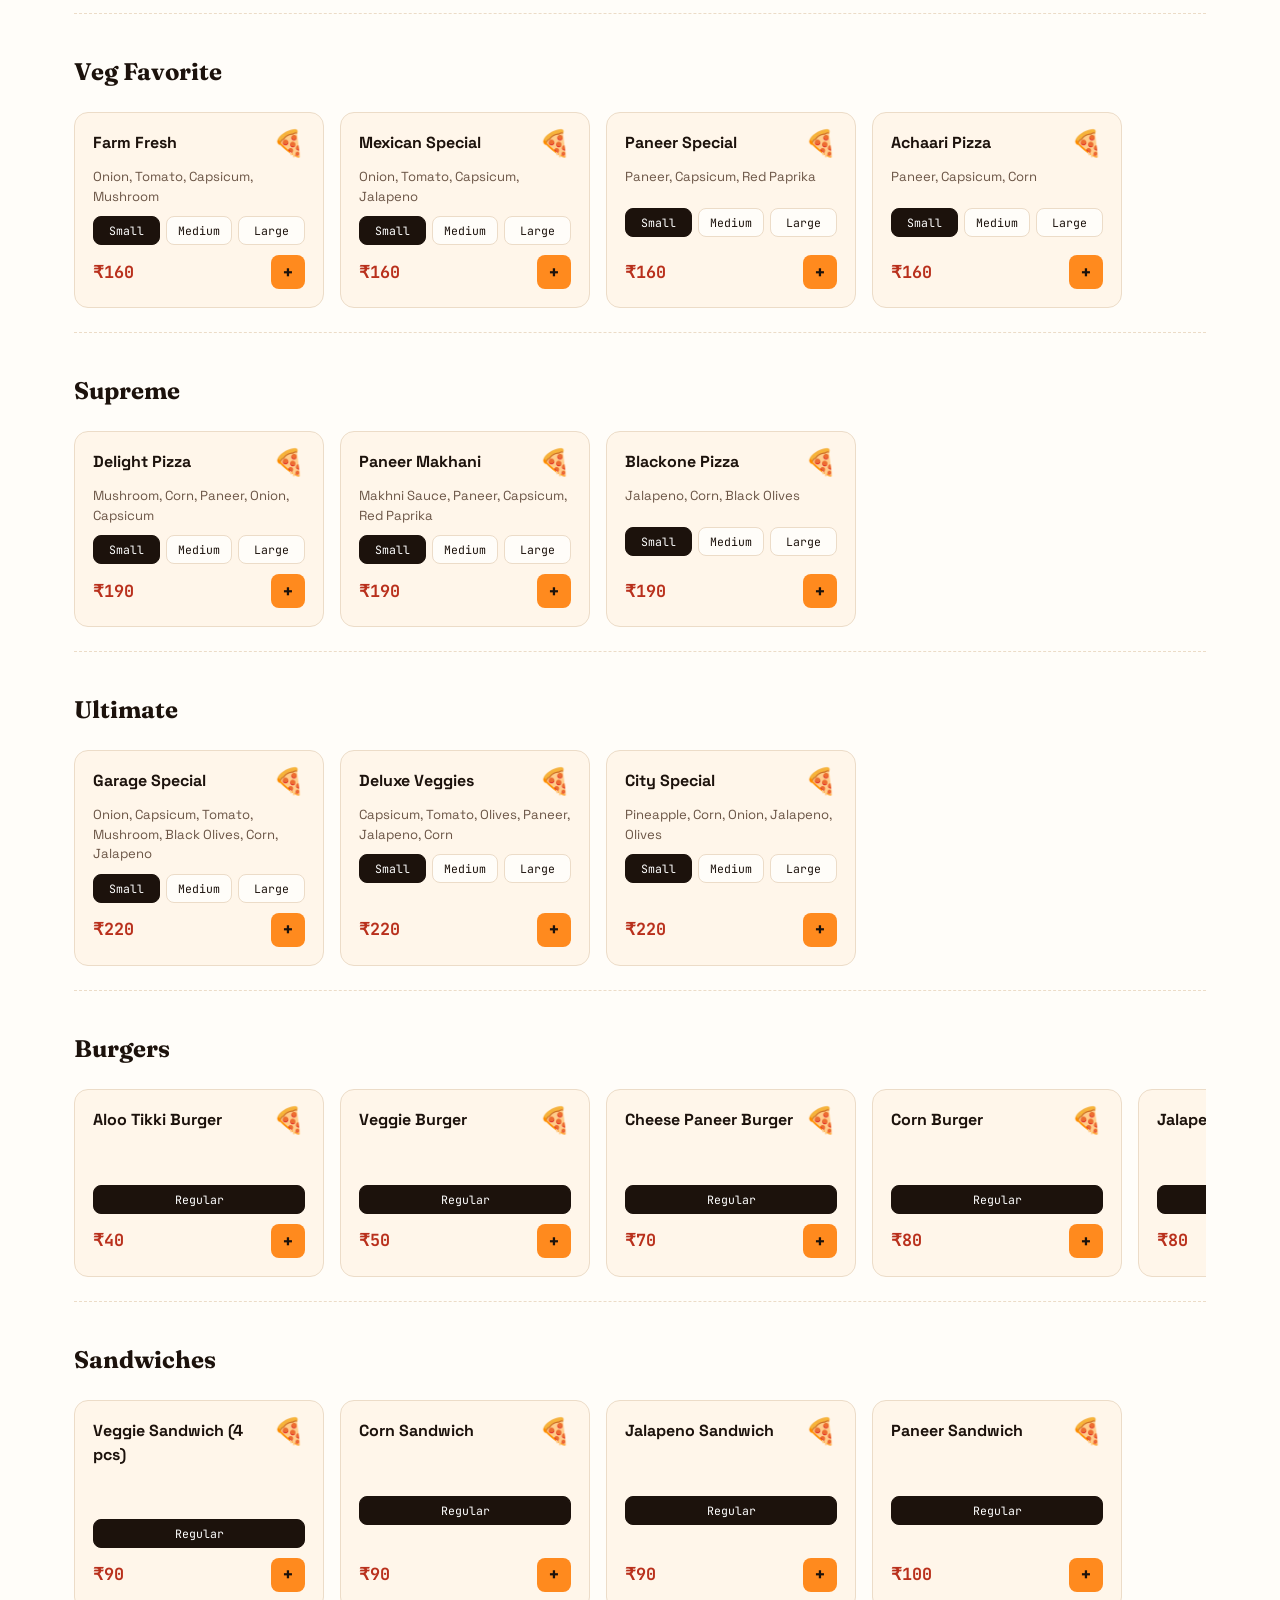
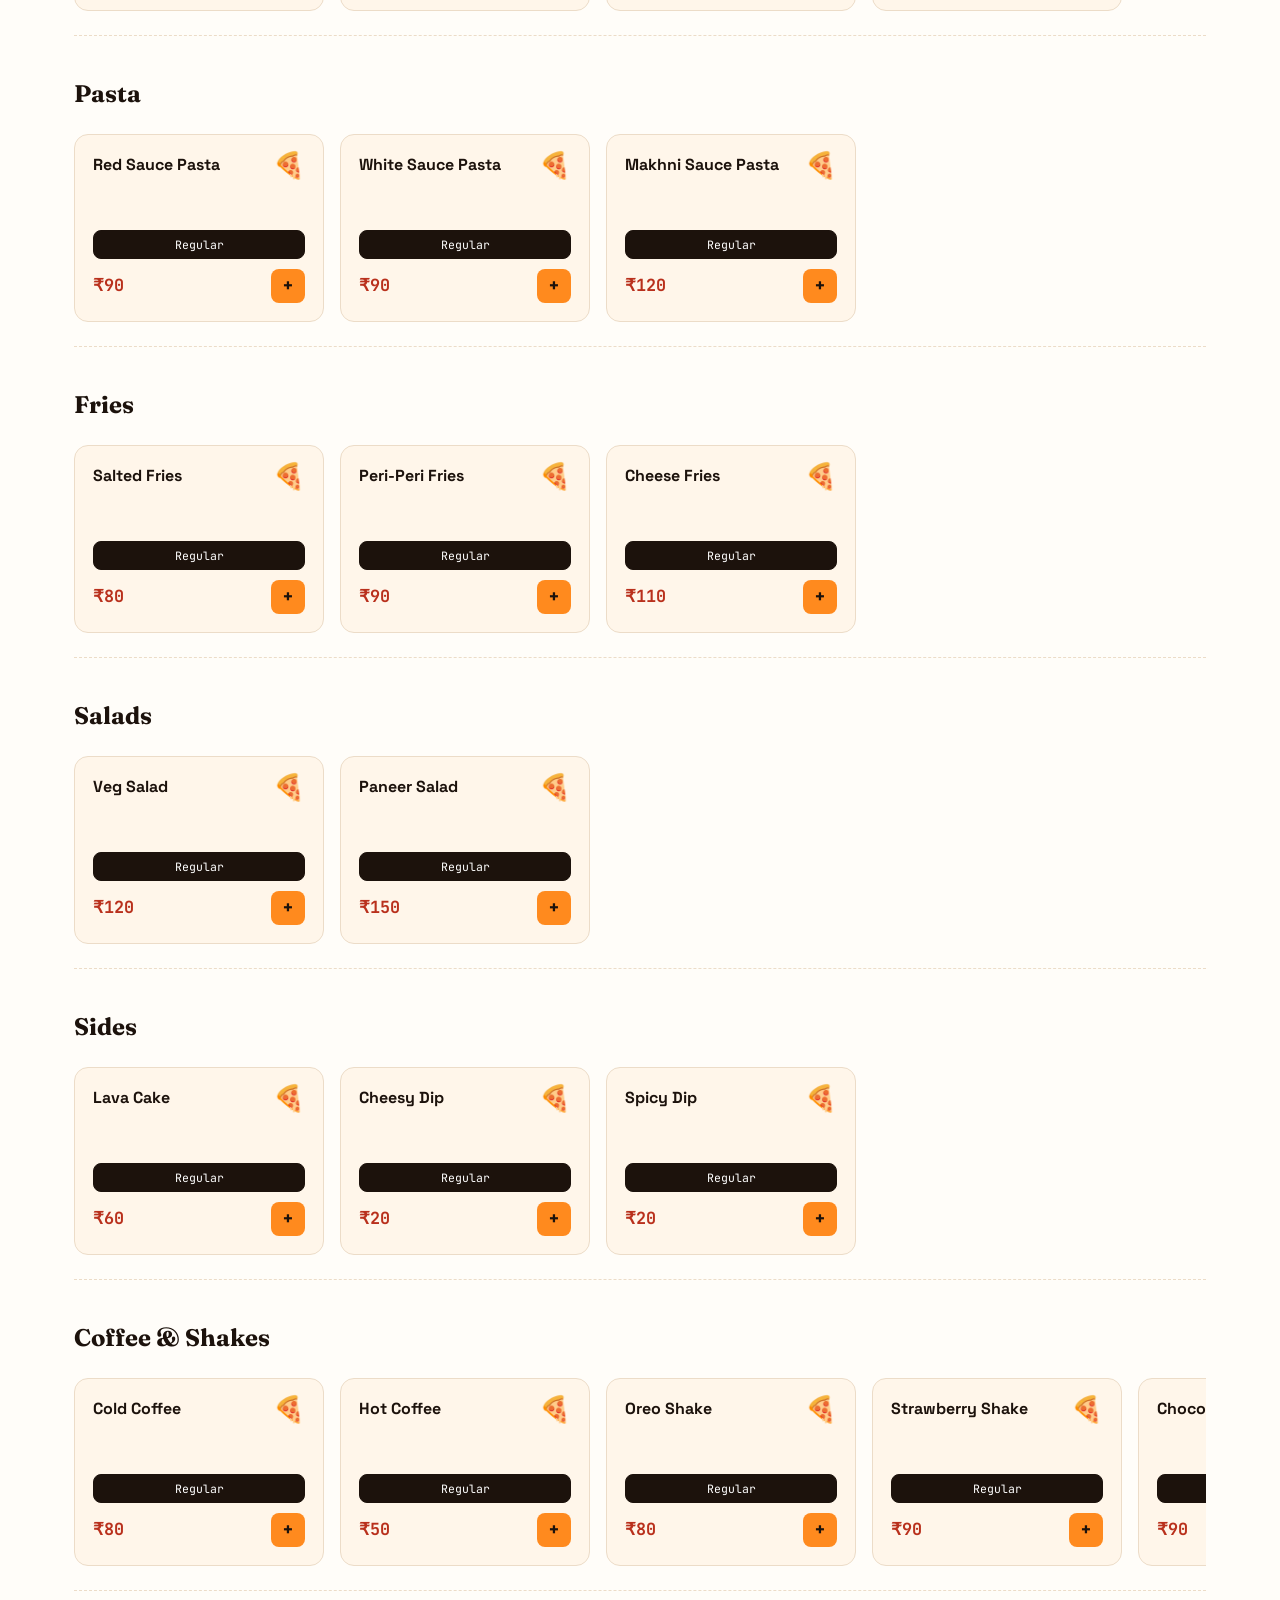
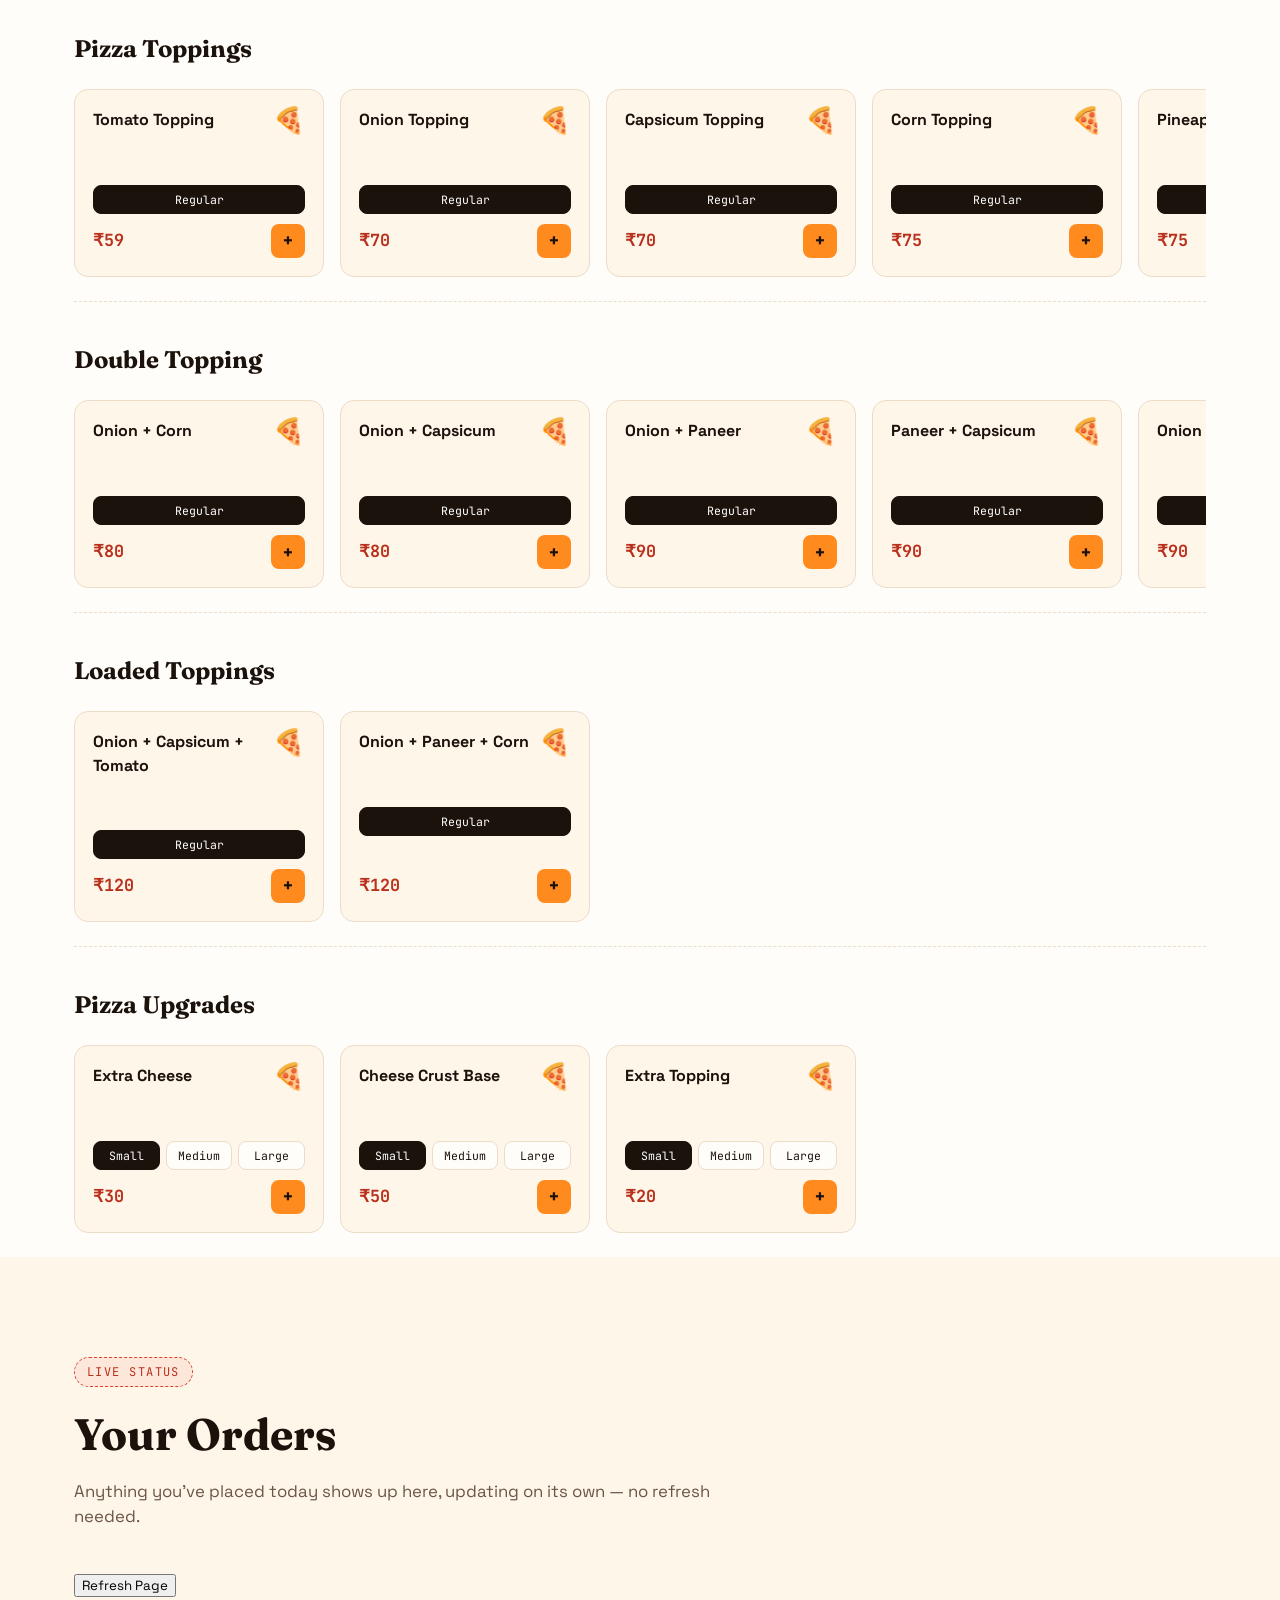
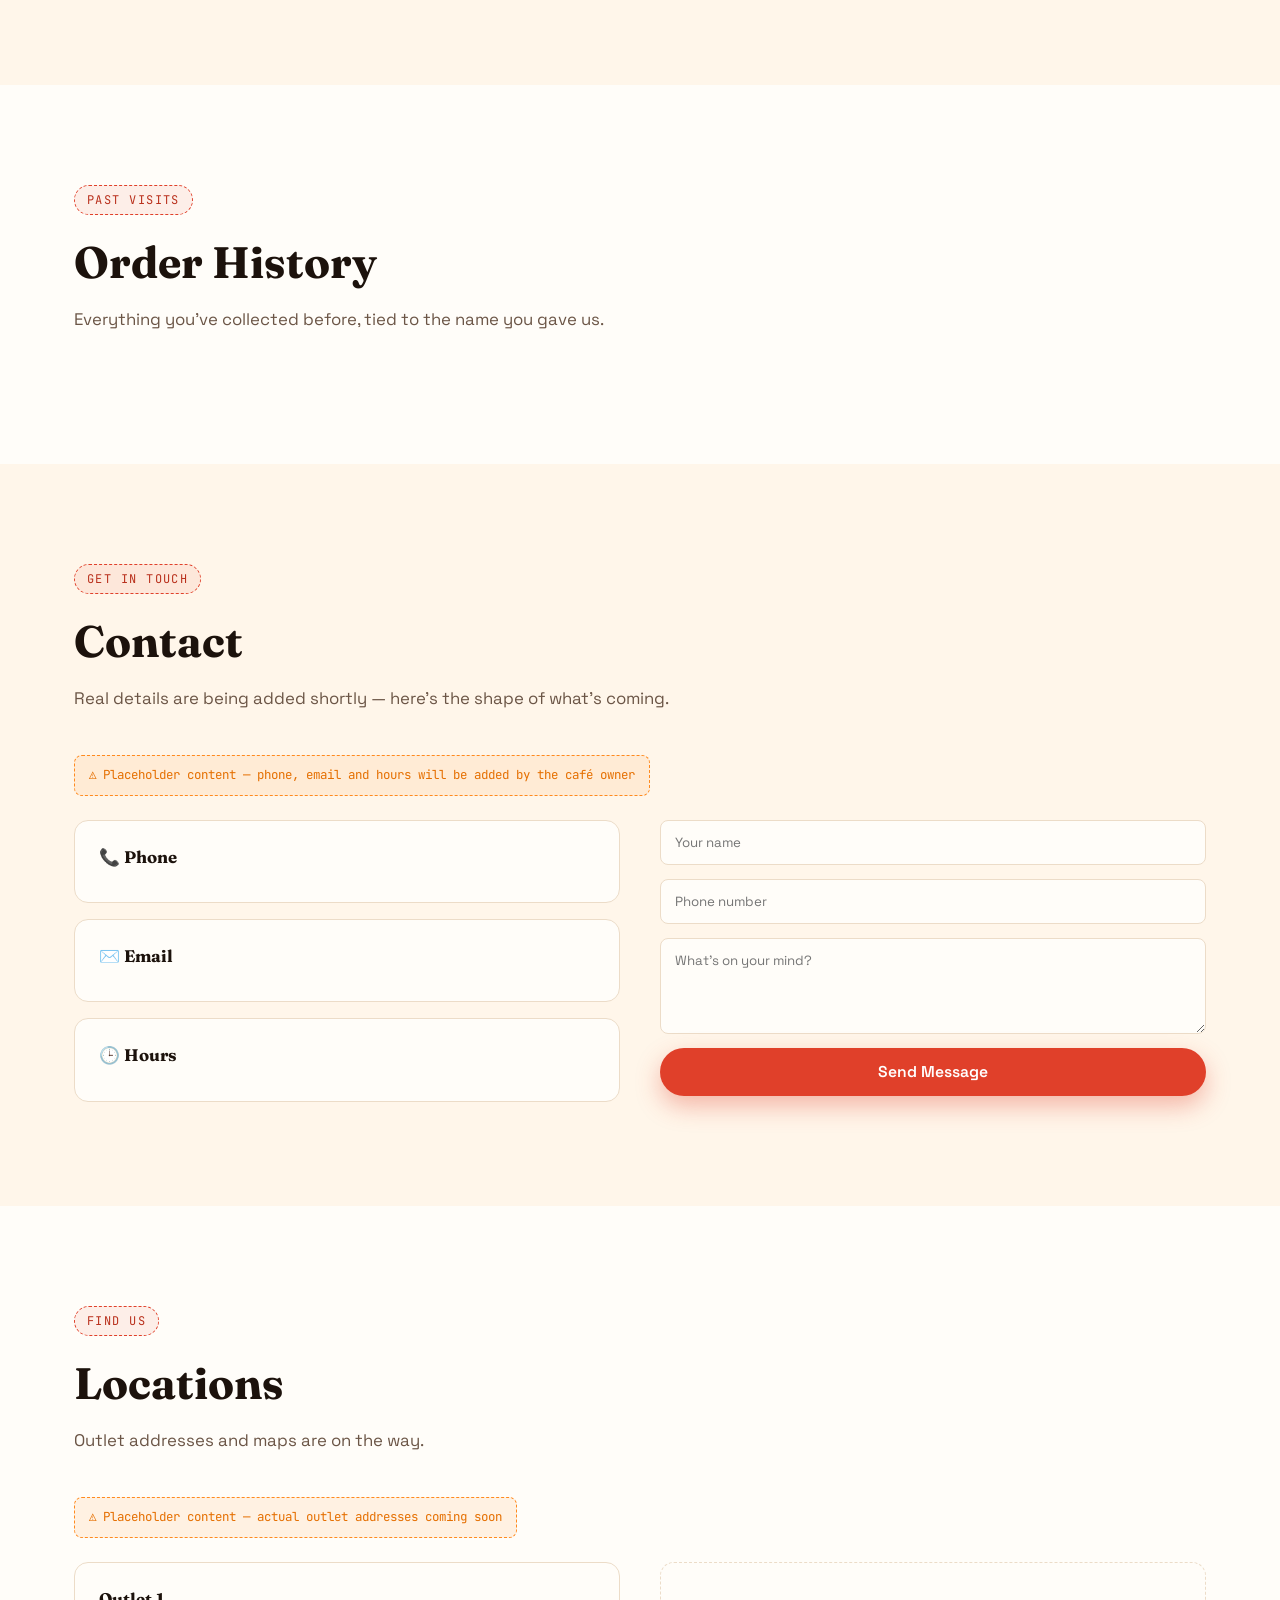
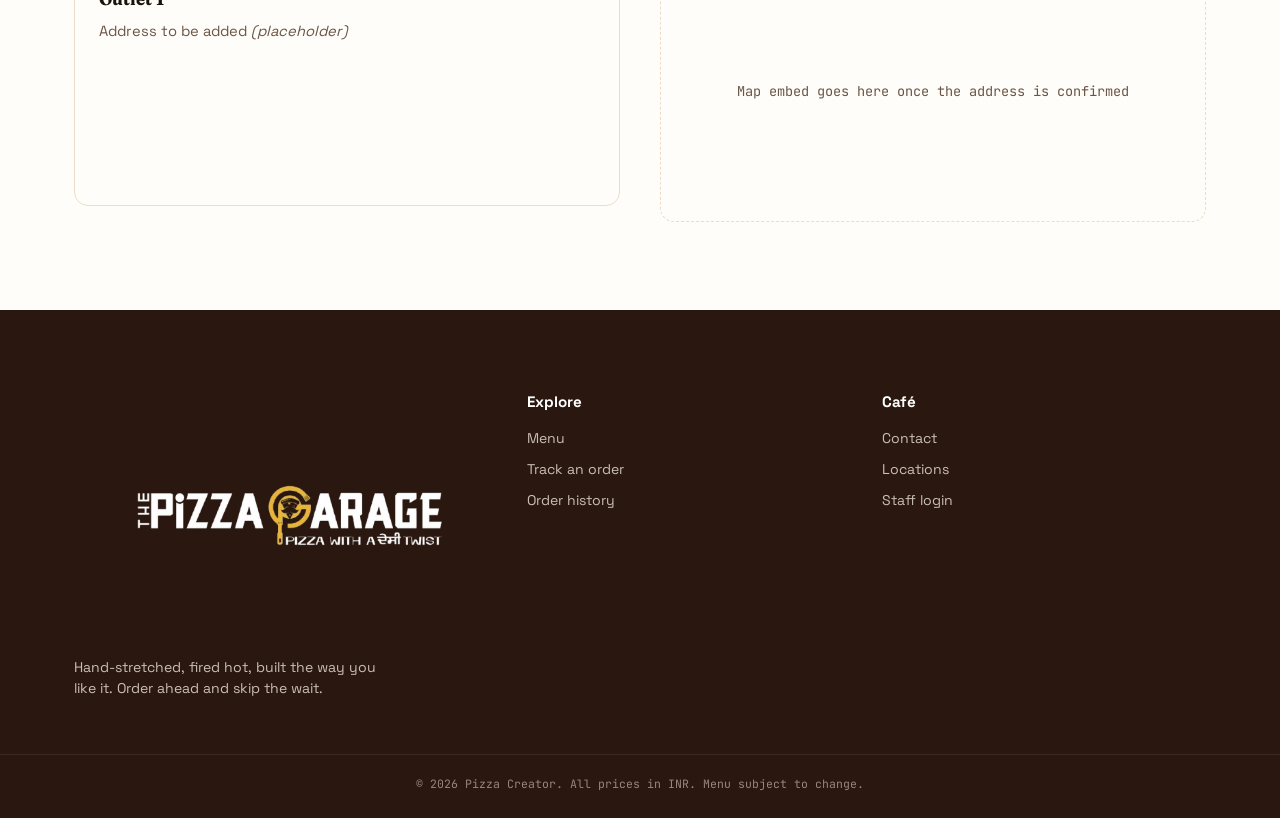
==== commit 60a6bda4: "fixed the footer" ====
--- a/index.html
+++ b/index.html
@@ -174,11 +174,12 @@
 <!-- ============================= FOOTER ============================= -->
 <footer class="footer">
   <div class="container">
+    
     <div>
-      <div class="brand"><span class="slice"><img src="assets/logo.png" alt="logo", class="logo"></span>
-      <p style="margin-top:14px;">Hand-stretched, fired hot, built the way you like it. Order ahead and skip the wait.</p>
-    </div>
-    <div>
+      <div class="brand">
+        <span class="slice"><img src="assets/logo.png" alt="logo" class="logo"></span>
+      </div> <p style="margin-top:14px;">Hand-stretched, fired hot, built the way you like it. Order ahead and skip the wait.</p>
+    </div> <div>
       <h5>Explore</h5>
       <ul>
         <li><a href="#menu">Menu</a></li>
@@ -186,6 +187,7 @@
         <li><a href="#history">Order history</a></li>
       </ul>
     </div>
+
     <div>
       <h5>Café</h5>
       <ul>
@@ -194,10 +196,11 @@
         <li><a href="admin.html">Staff login</a></li>
       </ul>
     </div>
-  </div>
-  <div class="footer-bottom">© <span id="year"></span> Pizza Creator. All prices in INR. Menu subject to change.</div>
+
+  </div> <div class="footer-bottom">
+    © <span id="year"></span> Pizza Creator. All prices in INR. Menu subject to change.
+  </div>
 </footer>
-
 <!-- ============================= NAME-CAPTURE TICKET MODAL ============================= -->
 <div class="modal-overlay" id="nameModalOverlay">
   <div class="ticket">
